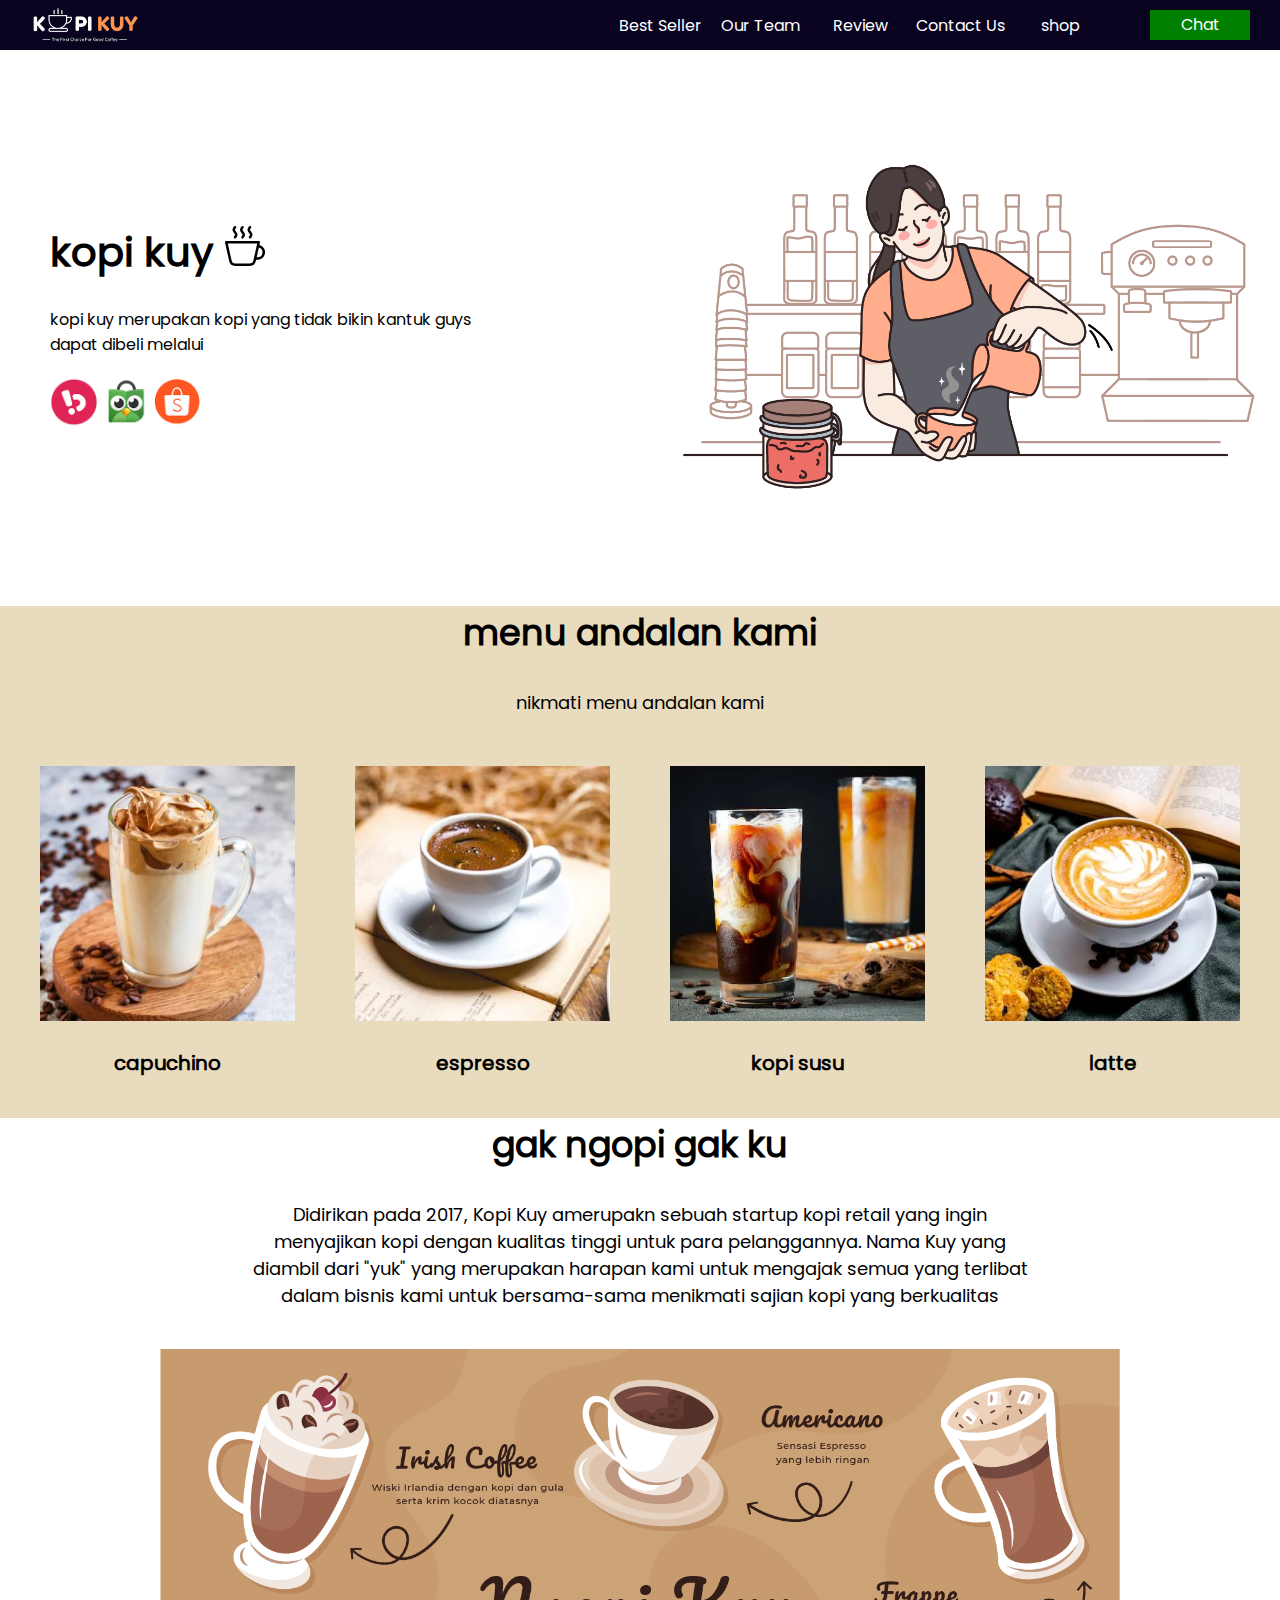
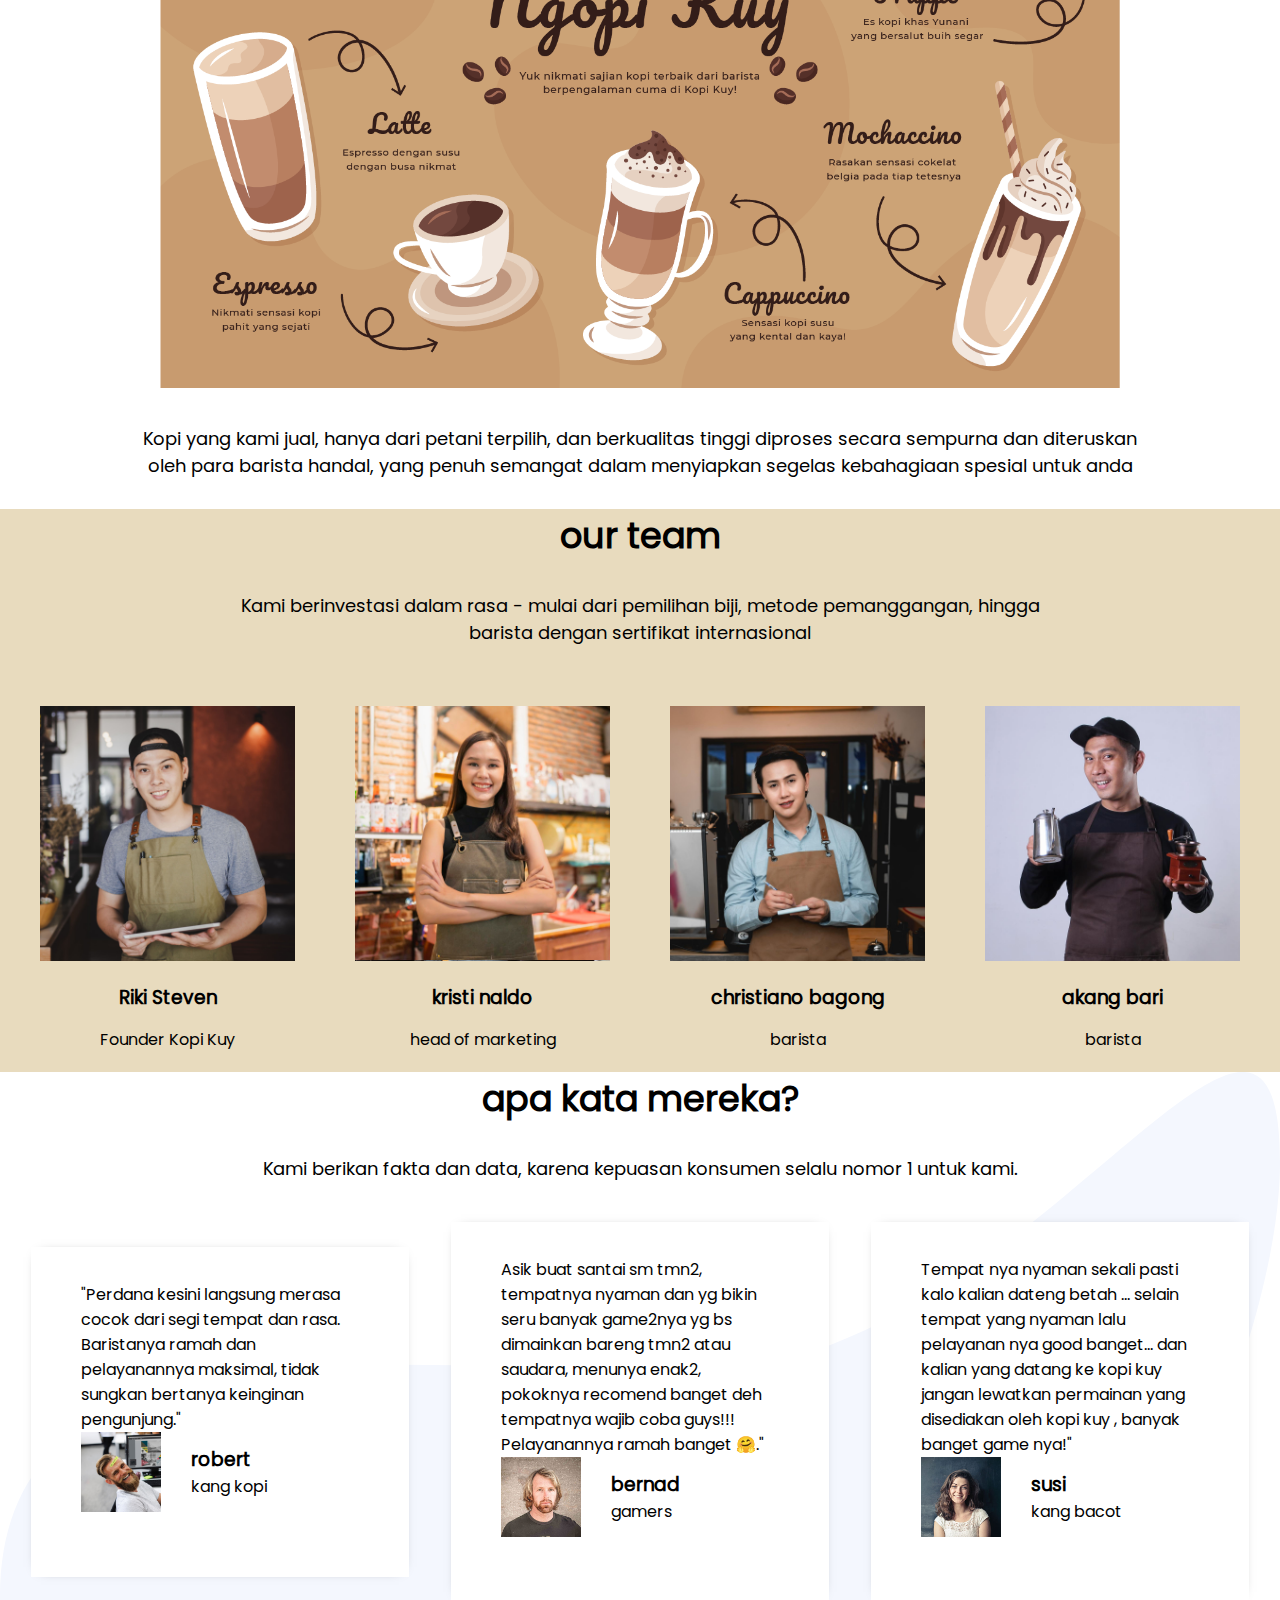
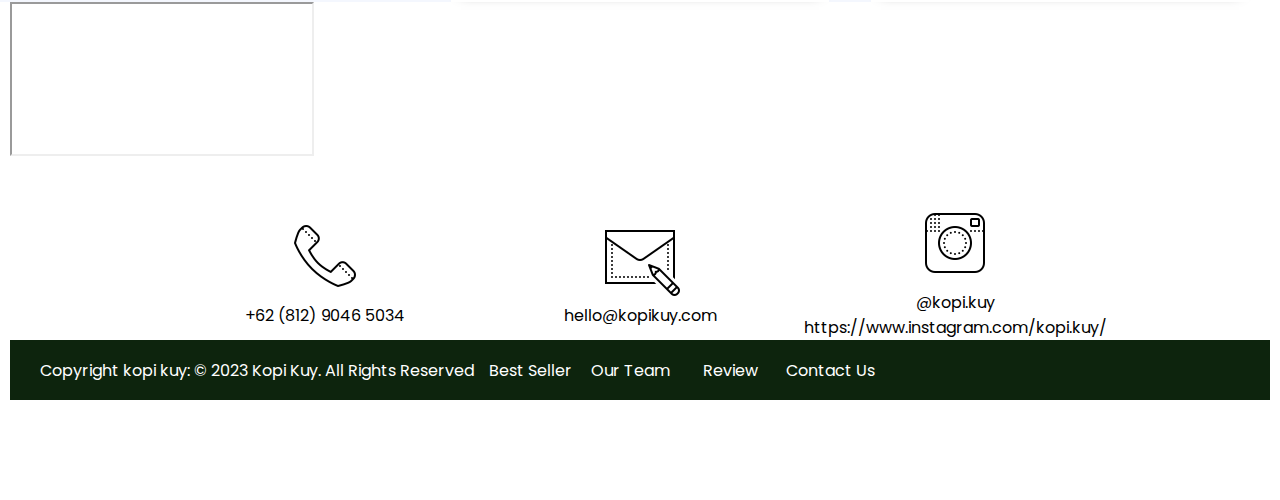
==== index.html @ d7433001 "first commit" ====
<!DOCTYPE html>
<html lang="en">

<head>
    <meta charset="UTF-8">
    <meta http-equiv="X-UA-Compatible" content="IE=edge">
    <meta name="viewport" content="width=device-width, initial-scale=1.0">
    <title>Website Kopi Kuy</title>
    <link rel="stylesheet" href="css/style.css">
</head>

<body>
    <nav>
        <div class="baris">
            <img src="images/logo/logo_kuy.png" alt="logo kopi kuy" class="logo">
            <ul class="navigasi">
                <li>
                    <a href="#best-seller">Best Seller</a>
                </li>
                <li>
                    <a href="#our-team">Our Team</a>
                </li>
                <li>
                    <a href="#review">Review</a>
                </li>
                <li>
                    <a href="#contact-us">Contact Us</a>
                </li>
                <li>
                    <a href="produk.html">shop</a>
                </li>
            </ul>
            <a class="chat" href="https://wa.me/">Chat</a>
        </div>
    </nav>

<header>
    <div class="baris">
        <div class="kiri">
            <h1>kopi kuy <img src="images/icon/icon_kopi.svg"></h1>
            <p class=""tagline">kopi kuy merupakan kopi yang tidak bikin kantuk guys</p>
            <div class="cta">
                <p>dapat dibeli melalui</p>
                <a href="#">
                    <img src="images/logo/logo_bukalapak.png" alt="">
                </a>
                <a href="#">
                    <img src="images/logo/logo_tokopedia.png" alt="">
                </a>
                <a href="#">
                    <img src="images/logo/logo_shopee.png" alt="">
                </a>
            </div>
        </div>
        <img src="images/header/banner1.png" class="kanan">
    </div>
</header>

<section id="best-seller" class="best-seller">
    <h2>menu andalan kami</h2>
    <p class="sub">nikmati menu andalan kami</p>

    <div class="baris">
        <div class="produk">
            <img src="images/produk/product_capuchino.jpg" alt="">
            <p>capuchino</p>
        </div>
        <div class="produk">
            <img src="images/produk/product_espresso.jpg" alt="">
            <p>espresso</p>
        </div>
        <div class="produk">
            <img src="images/produk/product_kopi_susu.jpg" alt="">
            <p>kopi susu</p>
        </div>
        <div class="produk">
            <img src="images/produk/product_latte.jpg" alt="">
            <p>latte</p>
        </div>
        </div>
    </section>

    <section id="about-us" class="about-us">
        <h2>gak ngopi gak ku</h2>
        <p class="sub"> Didirikan pada 2017, Kopi Kuy amerupakn sebuah startup kopi retail yang ingin menyajikan kopi dengan kualitas tinggi untuk para pelanggannya. Nama Kuy yang diambil dari "yuk" yang merupakan harapan kami untuk mengajak semua yang terlibat dalam bisnis kami untuk bersama-sama menikmati sajian kopi yang berkualitas</p>
        <img src=" images/aset_kopi_jumbo.png" alt="">
        <p class="penjelasan">Kopi yang kami jual, hanya dari petani terpilih, dan berkualitas tinggi diproses secara sempurna dan diteruskan oleh para barista handal, yang penuh semangat dalam menyiapkan segelas kebahagiaan spesial untuk anda</p>
    </section>

    <section id="our-team" class="our-team">
        <h2>our team</h2>
        <p class="sub">Kami berinvestasi dalam rasa - mulai dari pemilihan biji, metode pemanggangan, hingga barista dengan sertifikat internasional</p>
       
        <div class="baris">
            <div class="tim">
                <img src="images/team/team4.jpg" alt="">
                <h3>Riki Steven</h3>
                <p>Founder Kopi Kuy</p>


            </div>
            <div class="tim">
                <img src="images/team/team2.jpg" alt="">
                <h3>kristi naldo</h3>
                <p>head of marketing</p>


            </div>
            <div class="tim">
                <img src="images/team/team7.jpg" alt="">
                <h3>christiano bagong</h3>
                <p>barista</p>


            </div>
            <div class="tim">
                <img src="images/team/team6.jpg" alt="">
                <h3>akang bari</h3>
                <p>barista</p>


            </div>


        </div>

    </section>
    
   <section id="review" class="review">
    <h2>apa kata mereka?</h2>
    <p class="sub">Kami berikan fakta dan data, karena kepuasan konsumen selalu nomor 1 untuk kami.
    </p>
    <div class="baris">
        <div class="testimoni">
            <p>"Perdana kesini langsung merasa cocok dari segi tempat dan rasa. Baristanya ramah dan pelayanannya maksimal, tidak sungkan bertanya keinginan pengunjung."
            </p>
          <div class="profile">
            <img src="images/customer/customer9.jpg" alt="">
            <div class="title">
                <h3>robert</h3>
                <p>kang kopi</p>

            </div>
          </div>  
        </div>
        <div class="testimoni">
            <p>Asik buat santai sm tmn2, tempatnya nyaman dan yg bikin seru banyak game2nya yg bs dimainkan bareng tmn2 atau saudara, menunya enak2, pokoknya recomend banget deh tempatnya wajib coba guys!!! Pelayanannya ramah banget 🤗."
            </p>
          <div class="profile">
            <img src="images/customer/customer2.jpg" alt="">
            <div class="title">
                <h3>bernad</h3>
                <p>gamers</p>

            </div>
          </div>  
        </div>
        <div class="testimoni">
            <p>Tempat nya nyaman sekali pasti kalo kalian dateng betah ... selain tempat yang nyaman lalu pelayanan nya good banget... dan kalian yang datang ke kopi kuy jangan lewatkan permainan yang disediakan oleh kopi kuy , banyak banget game nya!"</p>
          <div class="profile">
            <img src="images/customer/customer3.jpg" alt="">
            <div class="title">
                <h3>susi</h3>
                <p>kang bacot</p>

            </div>
          </div>  
        </div>
    </div>

   </section>

   <section id="contact-us" class="contact-us">
    <iframe src="https://www.google.com/maps/place/Kopi+kuy/@-6.214715,106.668581,16z/data=!4m6!3m5!1s0x2e69f9912c7f297b:0xe5a3a671dae861ab!8m2!3d-6.2147148!4d106.6685813!16s%2Fg%2F11h_c7hnyx?hl=id" frameborder="100"></iframe>
    <div class="baris">
        <div class="kolom">
            <img src="images/icon/icon_phone.png" alt="">
            <p>+62 (812) 9046 5034</p>
        </div>
        <div class="kolom">
            <img src="images/icon/icon_mail.png" alt="">
            <p> hello@kopikuy.com</p>
        </div>
        <div class="kolom">
            <img src="images/icon/icon_instagram.png" alt="">
            <p>@kopi.kuy https://www.instagram.com/kopi.kuy/</p>
        </div>
    </div>
   

<footer>
    <div class="baris">
        <p>Copyright kopi kuy: © 2023 Kopi Kuy. All Rights Reserved
        </p>
        <ul class="navigasi">
            <li>
                <a href="#best-seller">Best Seller</a>
            </li>
        
            <li>
                <a href="#our-team">Our Team</a>
            </li>
            <li>
                <a href="#review">Review</a>
            </li>
            <li>
                <a href="#contact-us">Contact Us</a>
            </li>
        </ul> 
    </div>
</footer>

        







    


</html>
---- css/style.css ----
@font-face {
   font-family: 'Poppins';
   src: url(../fonts/poppins.woff2);
}

* {
   box-sizing: border-box;
   margin: 0;
   padding: 0;
}

}
html {
   scroll-behavior: smooth;
}

body {
   font-family: 'Poppins';
}

.bg-kopi {
   background-color: rgb(13, 36, 13);
}

<style>

@media {max: width 700px; }

.navigasi {display: none;}

.logo {margin-right: auto;}

header.kiri {width: 100%;}
header.kanan {width: 100;}
section {padding-left: 10px;
padding-right: 10px ;}

.best-seller .produk {
   width: 50%;
   margin-bottom: 30px;
}
.section {
   padding-p:to 80px;
   padding-bottom: 80px;
   margin-top: 40px;
   margin-bottom: 40px;
}

.baris {
   display: flex;
   align-items: center;
   justify-content: center;
}h1 {
   font-size: 40px;
}

h2 {
   font-size: 35px;
   text-align: center;
   margin-bottom: 30px;
}

p.sub {
   font-size: 18px;
   width: 800px;
   max-width: 100%;
   text-align: center;
   margin: auto;
   margin-bottom: 40px;
}

img,
video {
   max-width: 100%;
}

/* Navigasi */

nav {
   background-color: rgb(9, 3, 31);
   padding-left: 30px;
   padding-right: 30px;
}

nav .chat {
   width: 100px;
   height: 30px;
   text-decoration: none;
   background-color: green;
   color: white;
   text-align: center;
   line-height: 1.9rem;
}

nav .baris {
   align-items: center;
   height: 50px;
}

.logo {
   height: 40px;
}

nav button {
   width: 100px;
   height: 30px;
}

.navigasi {
   display: flex;
   list-style: none;
   margin-right: 40px;
   align-items: center;
   margin-left: auto;
   text-align: center;
}

.navigasi li {
   width: 100px;
}

.navigasi li a {
   color: #fff;
   text-decoration: none;
}

/* Header */

header {
   padding-left: 50px;
   padding-top: 80px;
   padding-bottom: 80px;
}

header .baris {
   display: flex;
   align-items: center;
}

header .kiri {
   width: 50%;
   padding-right: 100px;
}

header .kanan {
   width: 50%;
}

header .kiri h1 {
   margin-bottom: 25px;
}

header .kiri p.tagline {
   margin-bottom: 20px;
   font-size: 20px;
}

header .kiri .cta p {
   font-size: 16px;
   margin-bottom: 20px;
}

header .kiri .cta a {
   text-decoration: none;
}

header .kiri .cta img {
   height: 50px;
}

/* Best Seller */

.best-seller {
   background-color: rgb(232, 219, 190);
}

.best-seller .produk {
   width: 25%;
   padding: 10px 30px;
   text-align: center;
}

.best-seller .produk p {
   font-weight: bold;
   margin-top: 20px;
   font-size: 20px;
}

/* About Us */

section.about-us {

   margin-left: auto;
   margin-right: auto;
   text-align: center;
}

.about-us .tentang {
   width: 1024px;
   max-width: 90%;
   margin: 10px auto 40px auto;
   font-size: 18px;
}

.about-us img {
   width: 960px;
   max-width: 100%;
}

.about-us .penjelasan {
   max-width: 80%;
   margin: 30px auto 30px auto;
   font-size: 18px;
}

/* Our Team */

.our-team {
   background-color: rgb(232, 219, 190);
}

.our-team .baris .tim {
   padding: 20px 30px;
   text-align: center;
}

.our-team .baris .tim img {
   margin-bottom: 15px;
}

.our-team .baris h3 {
   margin-bottom: 15px;
}

/* Review */

.review {
   background-image: url(../images/shapes/9.svg);
   background-size: cover;
}

.review .baris {
   width: 1366px;
   max-width: 100%;
   margin-left: auto;
   margin-right: auto;
   justify-content: space-around;
}

.review .baris .testimoni {
   width: 30%;
   padding: 35px 50px;
   box-shadow: 0px 0px 12px -10px #000;
   background-color: #fff;
}

.review .profile {
   display: flex;
   margin-bottom: 30px;
   align-items: center;
}

.review .profile img {
   height: 80px;
   margin-right: 30px;
}

/* Contact Us */

section.contact-us {
   margin-bottom: 100px;
}

.contact-us .baris .kolom {
   margin-top: 40px;
   width: 25%;
   text-align: center;
}

.contact-us .kolom a {
   text-decoration: none;
}

/* Footer */

footer {
   background-color: rgb(13, 36, 13);
   padding-left: 30px;
   padding-right: 30px;
}

footer .baris {
   align-items: center;
   justify-content: space-between;
   max-width: 1366px;
   align-self: center;
   height: 60px;
}

footer .navigasi {
   width: 60%;
}

footer p {
   color: #fff;
}

/* Produk */

.shop .card p.card-text {
   font-size: 15px;
   color: #3b3b3b;
}

.shop .card h5 {
   font-size: 18px;
   font-weight: bold;
   color: #3b3b3b;
}



/* Coba Praktek Dari Sini  */
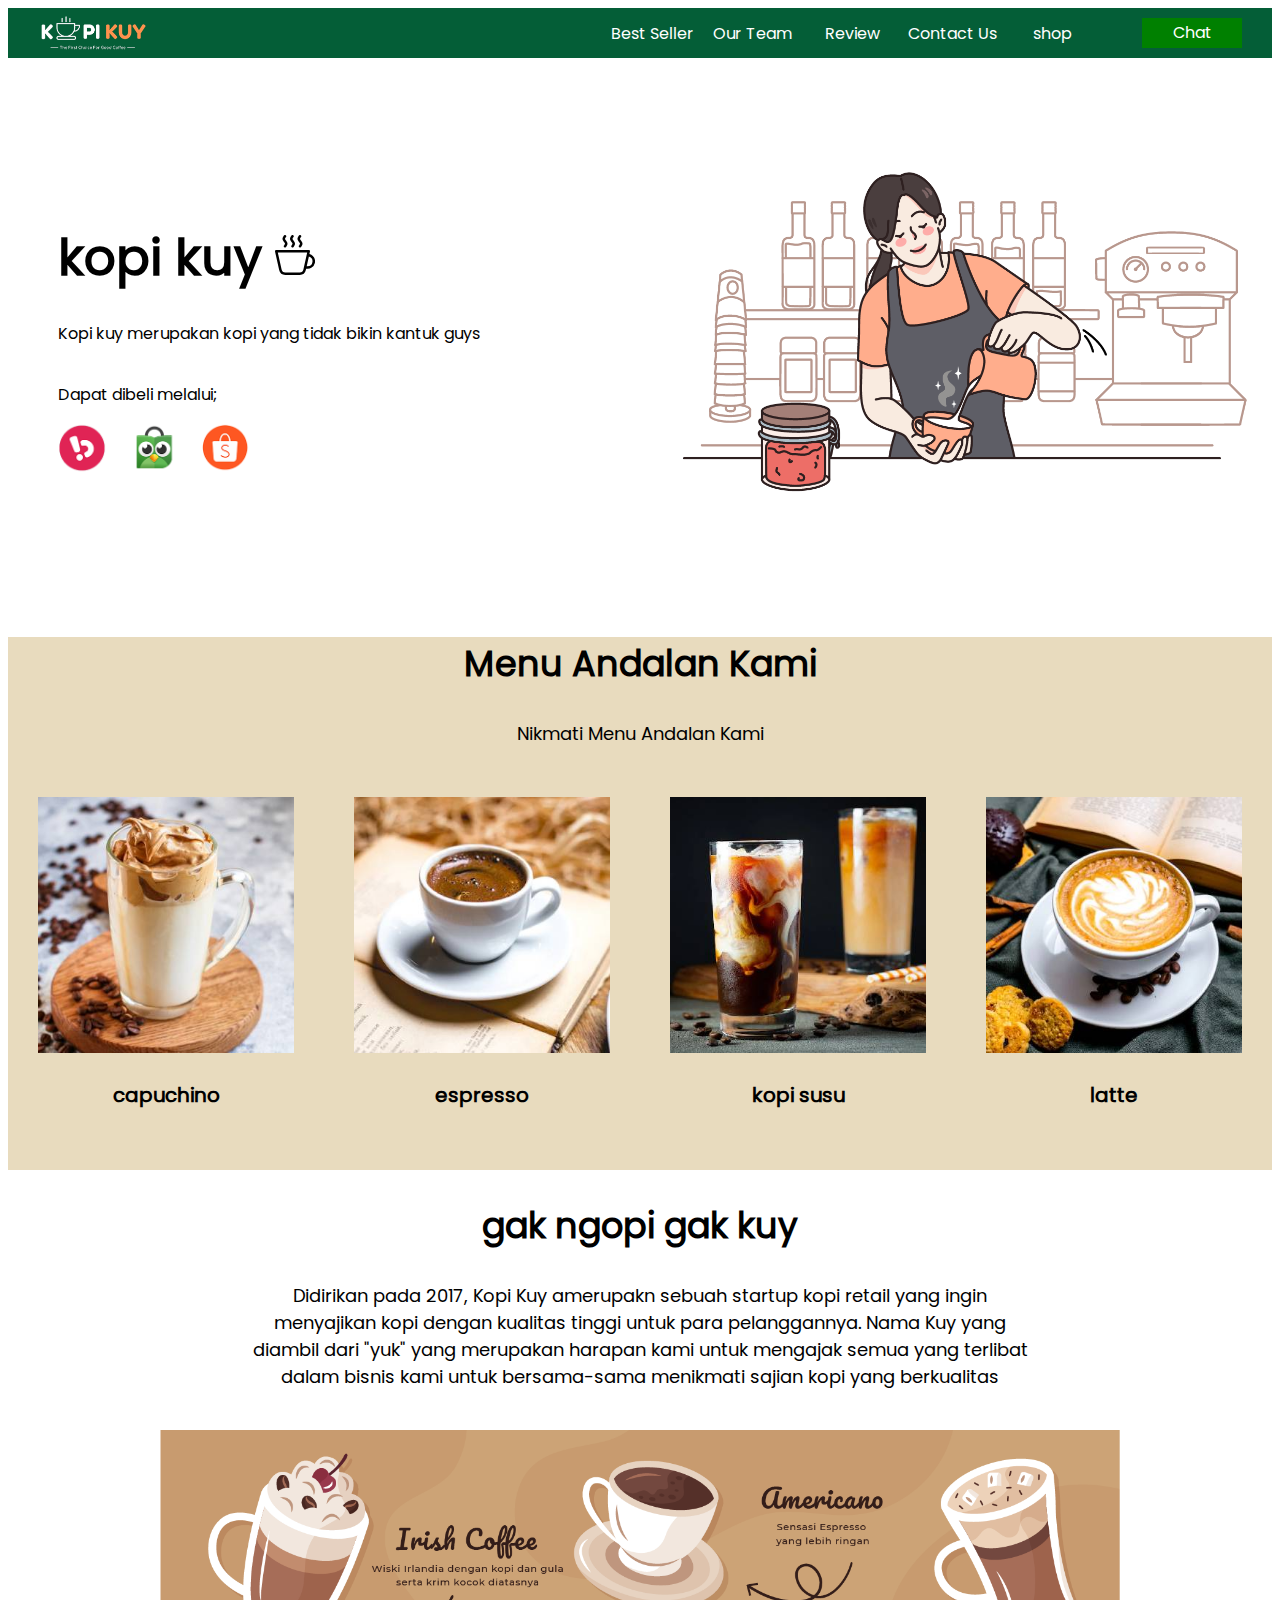
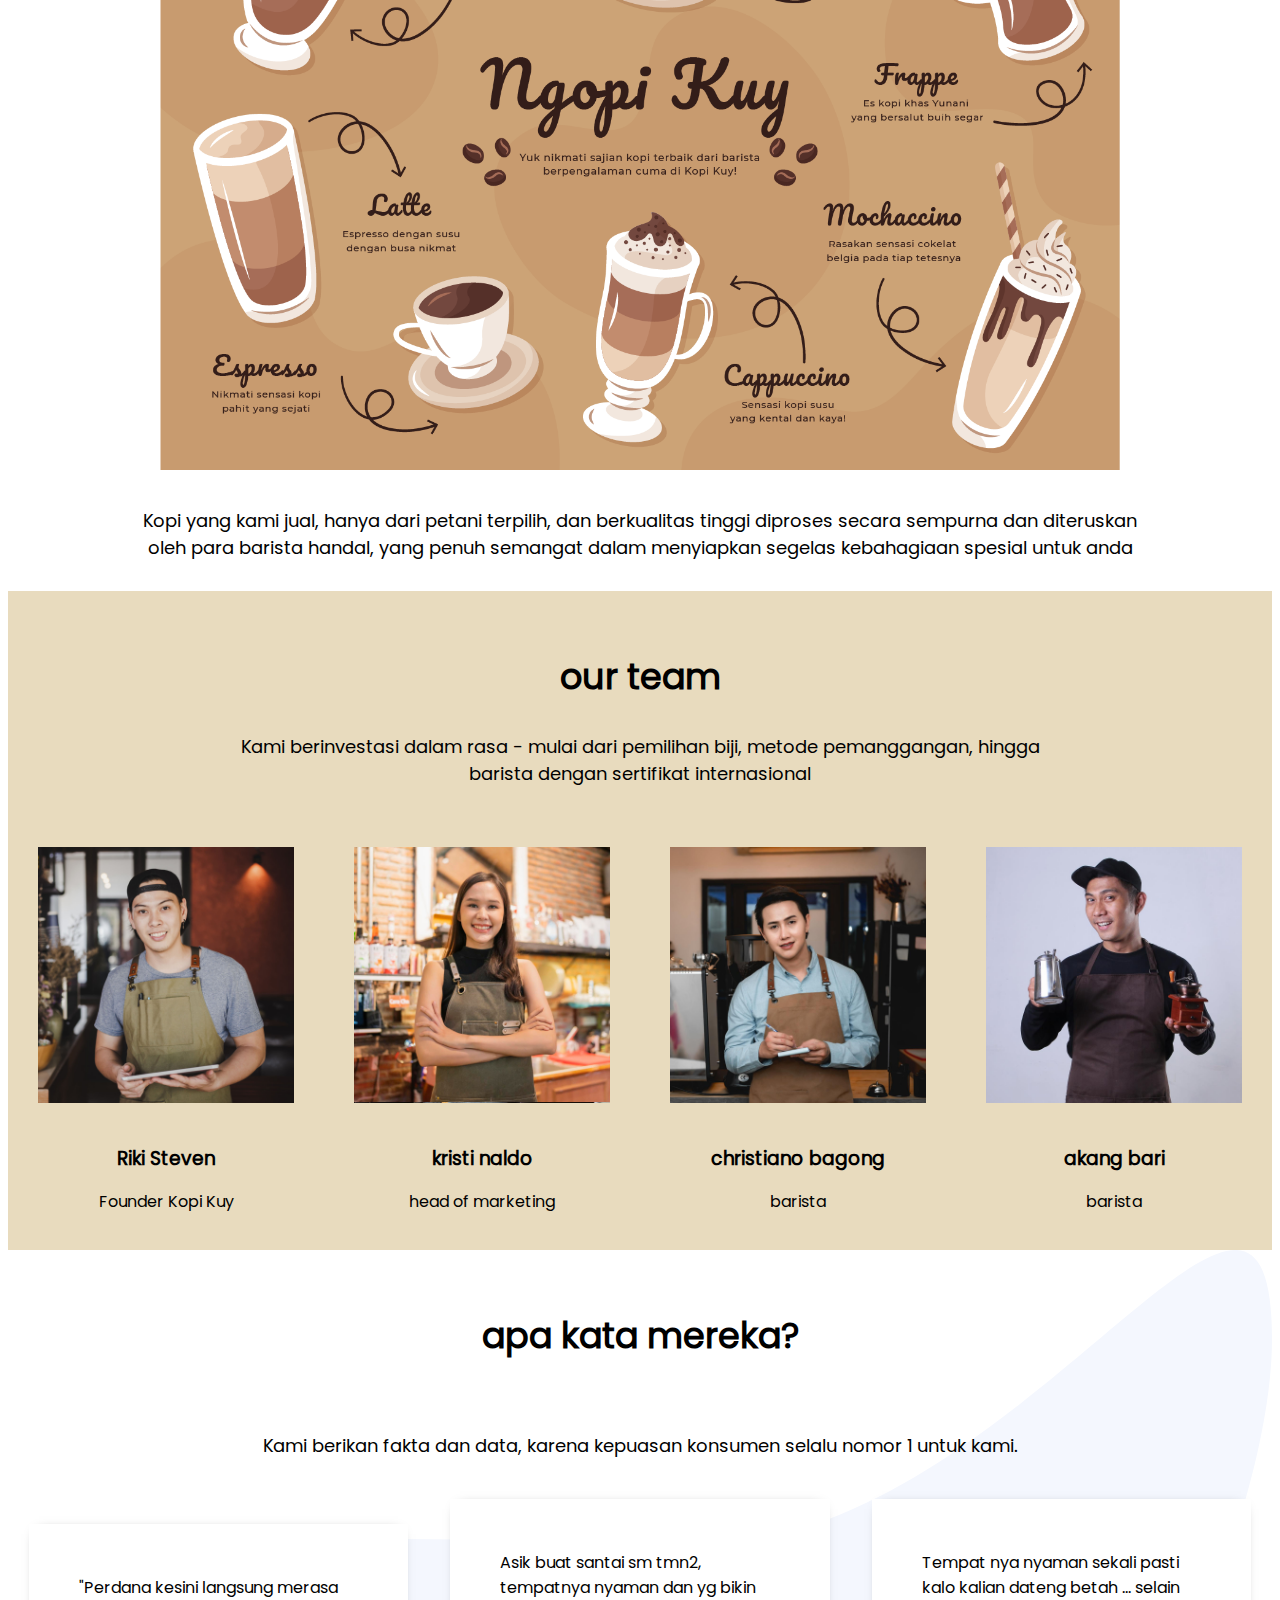
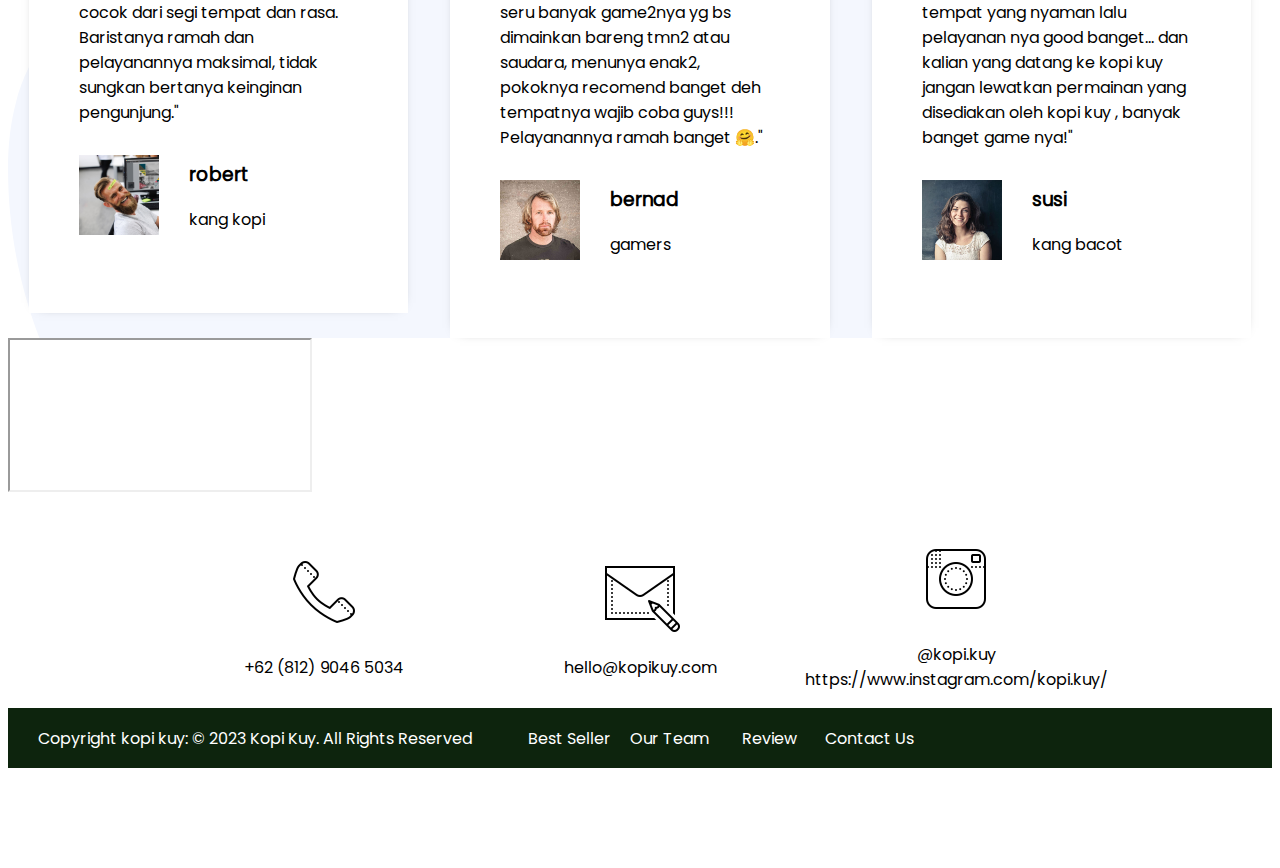
==== commit aa4dd6df: "initial" ====
--- a/index.html
+++ b/index.html
@@ -12,7 +12,7 @@
 </head>
 
 <body>
-    <nav>
+    <nav class="bg-kopi">
         <div class="baris">
             <img src="images/logo/logo_kuy.png" alt="logo kopi kuy" class="logo">
             <ul class="navigasi">
@@ -40,9 +40,9 @@
     <div class="baris">
         <div class="kiri">
             <h1>kopi kuy <img src="images/icon/icon_kopi.svg"></h1>
-            <p class=""tagline">kopi kuy merupakan kopi yang tidak bikin kantuk guys</p>
+            <p class=""tagline">Kopi kuy merupakan kopi yang tidak bikin kantuk guys</p>
             <div class="cta">
-                <p>dapat dibeli melalui</p>
+                <p>Dapat dibeli melalui;</p>
                 <a href="#">
                     <img src="images/logo/logo_bukalapak.png" alt="">
                 </a>
@@ -59,8 +59,8 @@
 </header>
 
 <section id="best-seller" class="best-seller">
-    <h2>menu andalan kami</h2>
-    <p class="sub">nikmati menu andalan kami</p>
+    <h2>Menu Andalan Kami</h2>
+    <p class="sub">Nikmati Menu Andalan Kami</p>
 
     <div class="baris">
         <div class="produk">
@@ -83,7 +83,7 @@
     </section>
 
     <section id="about-us" class="about-us">
-        <h2>gak ngopi gak ku</h2>
+        <h2>gak ngopi gak kuy</h2>
         <p class="sub"> Didirikan pada 2017, Kopi Kuy amerupakn sebuah startup kopi retail yang ingin menyajikan kopi dengan kualitas tinggi untuk para pelanggannya. Nama Kuy yang diambil dari "yuk" yang merupakan harapan kami untuk mengajak semua yang terlibat dalam bisnis kami untuk bersama-sama menikmati sajian kopi yang berkualitas</p>
         <img src=" images/aset_kopi_jumbo.png" alt="">
         <p class="penjelasan">Kopi yang kami jual, hanya dari petani terpilih, dan berkualitas tinggi diproses secara sempurna dan diteruskan oleh para barista handal, yang penuh semangat dalam menyiapkan segelas kebahagiaan spesial untuk anda</p>
--- a/css/style.css
+++ b/css/style.css
@@ -5,11 +5,11 @@
 
 * {
    box-sizing: border-box;
-   margin: 0;
-   padding: 0;
-}
-
-}
+   margin: 10;
+   padding: 20;
+}
+
+
 html {
    scroll-behavior: smooth;
 }
@@ -19,28 +19,15 @@
 }
 
 .bg-kopi {
-   background-color: rgb(13, 36, 13);
-}
-
-<style>
-
-@media {max: width 700px; }
-
-.navigasi {display: none;}
-
-.logo {margin-right: auto;}
-
-header.kiri {width: 100%;}
-header.kanan {width: 100;}
-section {padding-left: 10px;
-padding-right: 10px ;}
+   background-color: rgb(4, 94, 55);
+}
 
 .best-seller .produk {
    width: 50%;
    margin-bottom: 30px;
 }
 .section {
-   padding-p:to 80px;
+   padding-top: 80px;
    padding-bottom: 80px;
    margin-top: 40px;
    margin-bottom: 40px;
@@ -80,6 +67,7 @@
    background-color: rgb(9, 3, 31);
    padding-left: 30px;
    padding-right: 30px;
+   
 }
 
 nav .chat {
@@ -93,6 +81,7 @@
 }
 
 nav .baris {
+   display:flex;
    align-items: center;
    height: 50px;
 }
@@ -148,6 +137,7 @@
 
 header .kiri h1 {
    margin-bottom: 25px;
+   font-size: 50px;
 }
 
 header .kiri p.tagline {
@@ -157,7 +147,7 @@
 
 header .kiri .cta p {
    font-size: 16px;
-   margin-bottom: 20px;
+   padding-top: 20px;
 }
 
 header .kiri .cta a {
@@ -166,6 +156,7 @@
 
 header .kiri .cta img {
    height: 50px;
+   margin-right: 20px;
 }
 
 /* Best Seller */
@@ -216,6 +207,7 @@
 /* Our Team */
 
 .our-team {
+   padding-top: 30px;
    background-color: rgb(232, 219, 190);
 }
 
@@ -235,10 +227,14 @@
 /* Review */
 
 .review {
+   padding-top: 30px;
    background-image: url(../images/shapes/9.svg);
    background-size: cover;
 }
 
+.review .sub {
+   padding-top: 40px;
+}
 .review .baris {
    width: 1366px;
    max-width: 100%;
